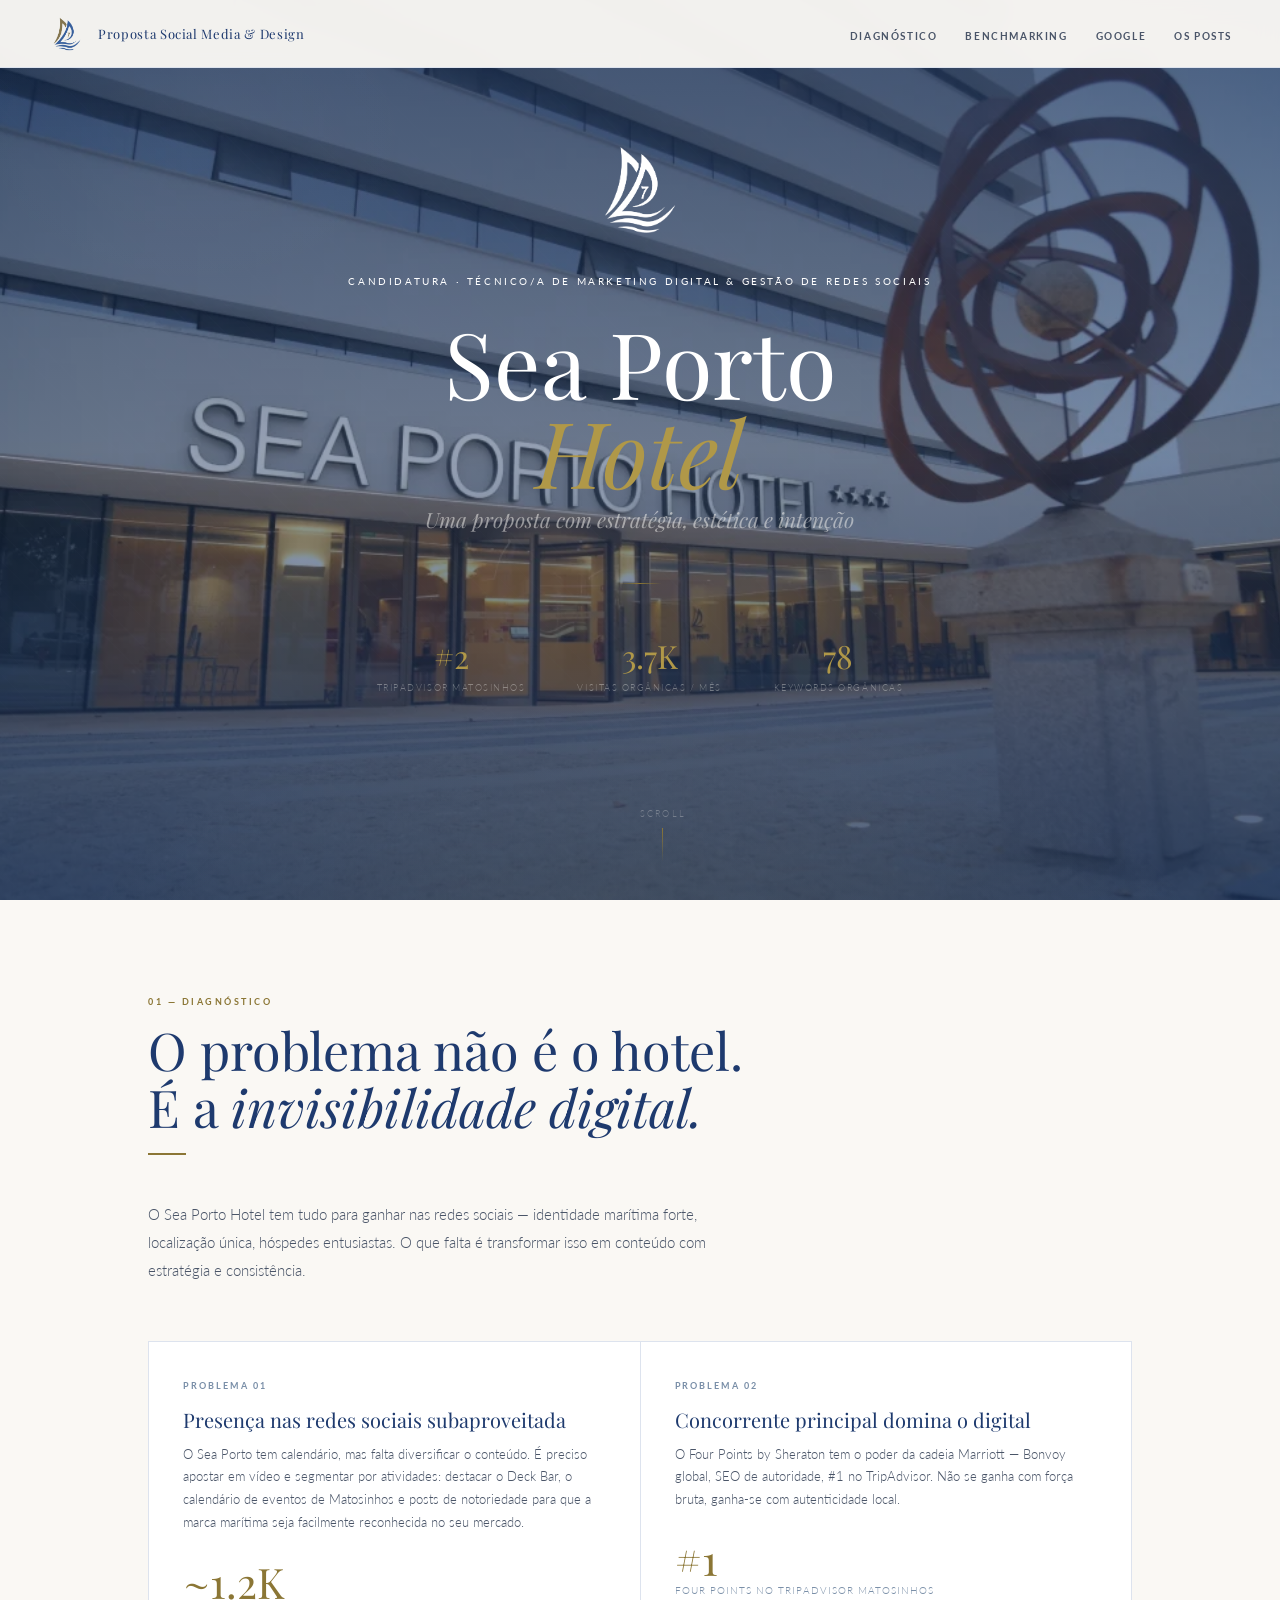
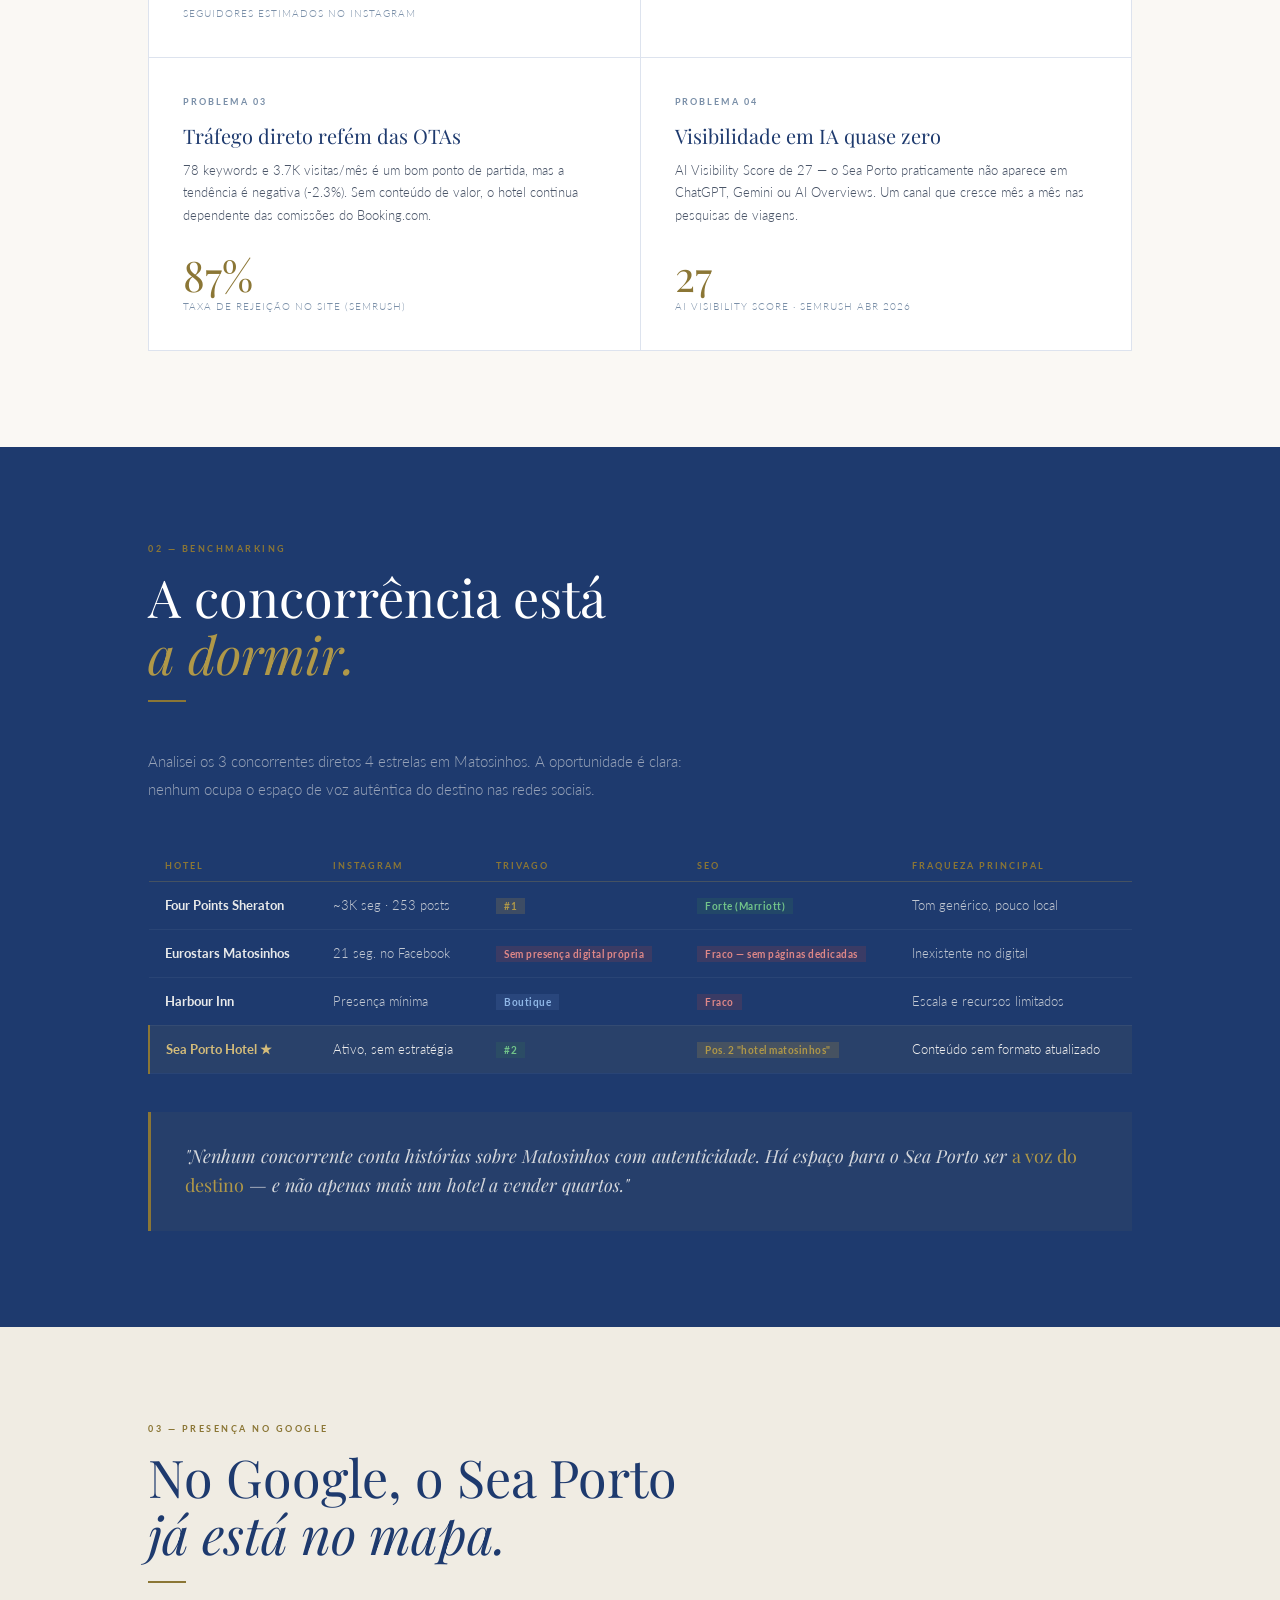
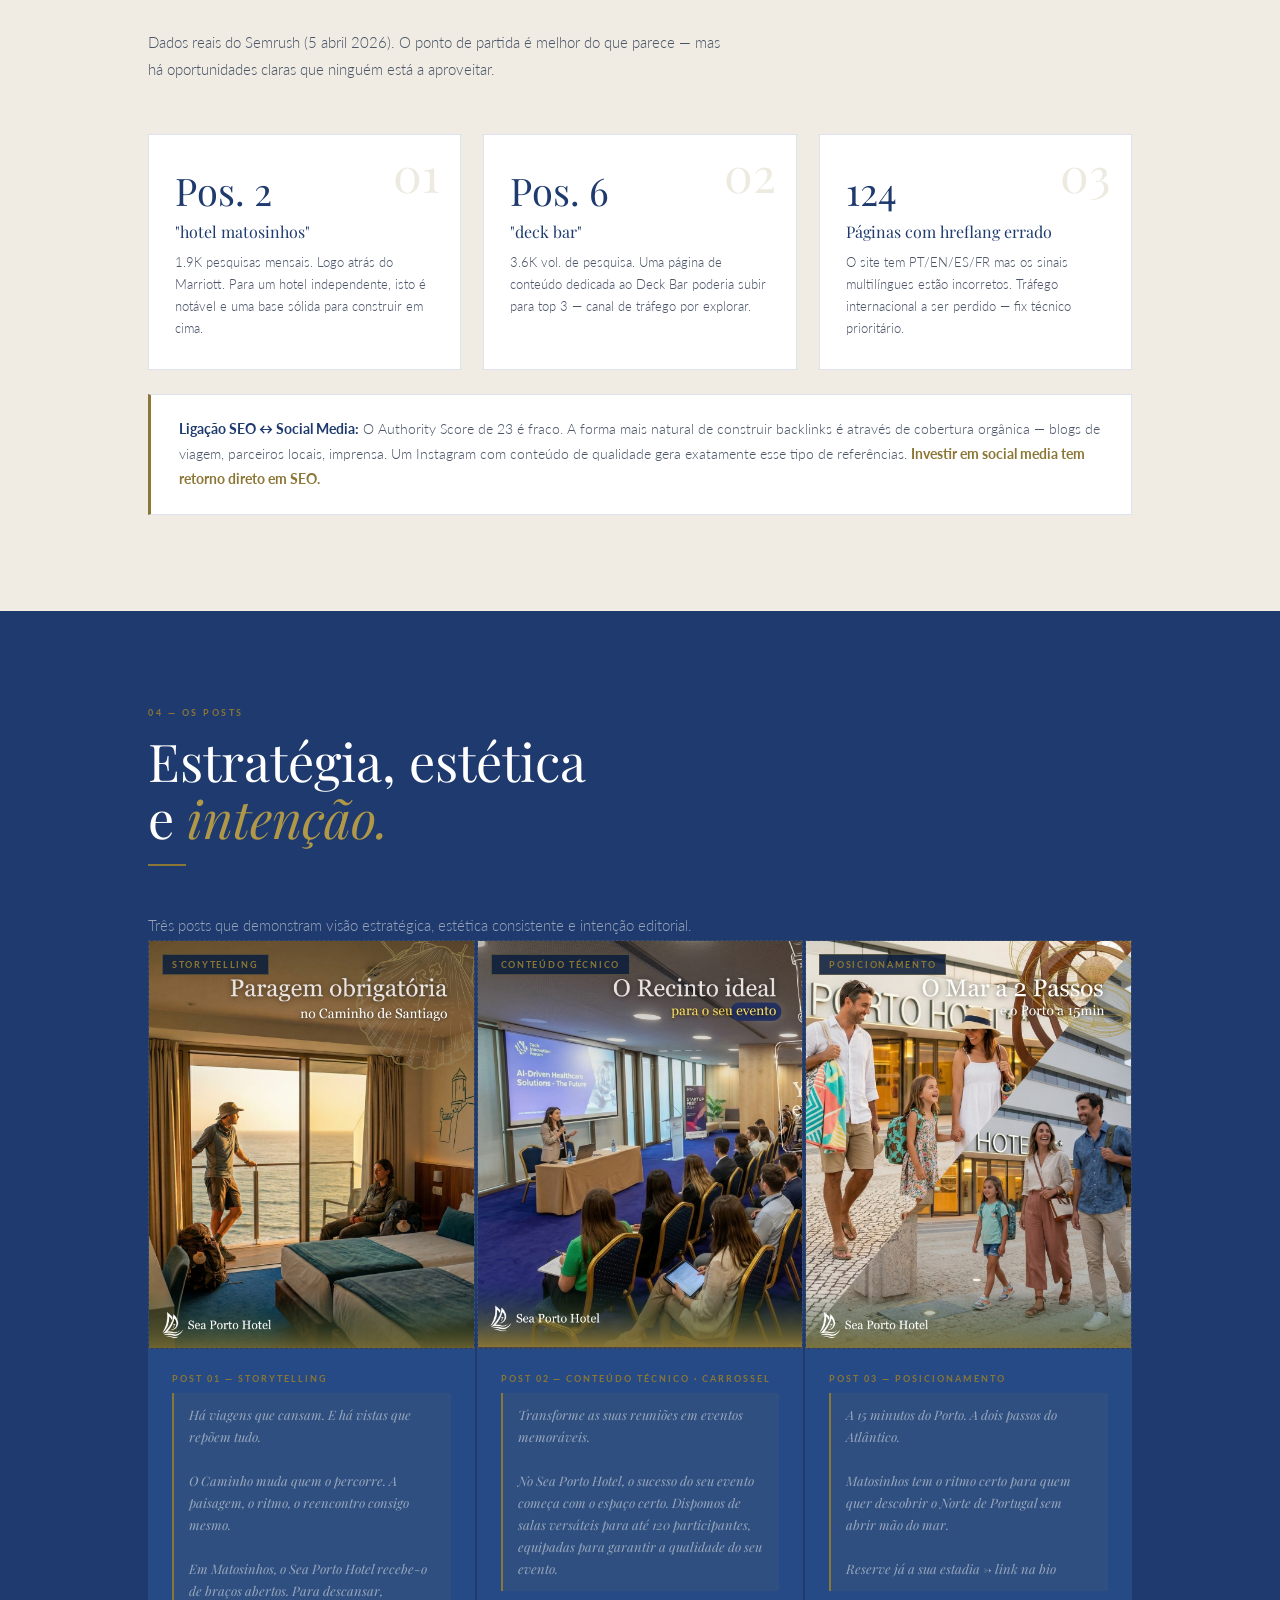
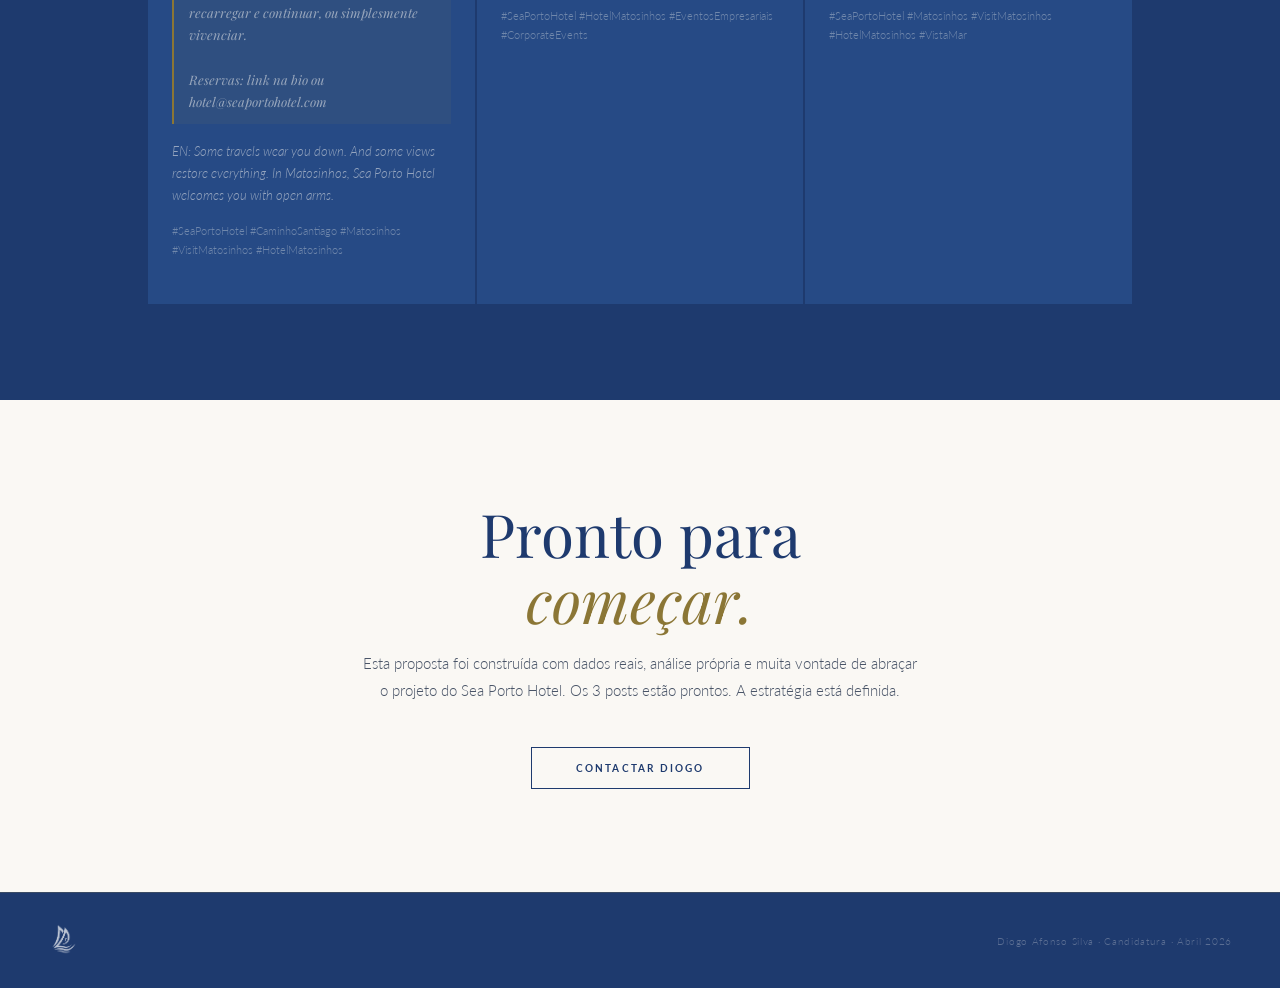
==== SeaPortoHotel/index.html @ 339bee57 "Reestruturar todos os projetos com estrutura assets/ + UX/UI + SEO - Todos os projetos: HTML renomea" ====
<!DOCTYPE html>
<html lang="pt-PT">
<head>
<meta charset="UTF-8">
<meta name="viewport" content="width=device-width, initial-scale=1.0">
<title>Sea Porto Hotel — Proposta Social Media & Design | Diogo Afonso Silva</title>

<!-- SEO -->
<meta name="description" content="Proposta de estratégia digital para o Sea Porto Hotel, Matosinhos. Análise de concorrência, presença no Google e conteúdo para redes sociais." />
<meta name="robots" content="index, follow" />
<link rel="canonical" href="https://diogoafonsosilva.github.io/web-designs/SeaPortoHotel/" />

<!-- Open Graph -->
<meta property="og:type" content="website" />
<meta property="og:title" content="Sea Porto Hotel — Proposta Social Media & Design" />
<meta property="og:description" content="Estratégia digital com dados reais: diagnóstico, benchmarking, SEO e conteúdo para redes sociais." />
<meta property="og:image" content="assets/img/SeaPortoHotelLogo.png" />
<meta property="og:locale" content="pt_PT" />

<!-- Twitter Card -->
<meta name="twitter:card" content="summary_large_image" />
<meta name="twitter:title" content="Sea Porto Hotel — Proposta Social Media & Design" />
<meta name="twitter:description" content="Estratégia digital com dados reais para o Sea Porto Hotel, Matosinhos." />
<meta name="twitter:image" content="assets/img/SeaPortoHotelLogo.png" />

<!-- JSON-LD Schema -->
<script type="application/ld+json">
{
  "@context": "https://schema.org",
  "@type": "Hotel",
  "name": "Sea Porto Hotel",
  "description": "Hotel 4 estrelas em Matosinhos, a 15 minutos do Porto e a dois passos do Atlântico.",
  "address": {
    "@type": "PostalAddress",
    "addressLocality": "Matosinhos",
    "addressCountry": "PT"
  },
  "starRating": {
    "@type": "Rating",
    "ratingValue": "4"
  }
}
</script>

<link href="https://fonts.googleapis.com/css2?family=Playfair+Display:ital,wght@0,400;0,500;0,600;1,400;1,500&family=Lato:ital,wght@0,300;0,400;0,700;1,300&display=swap" rel="stylesheet">
<link rel="stylesheet" href="assets/css/style.css">
</head>
<body>

<!-- UX: skip link -->
<a href="#diagnostico" style="position:absolute;left:-9999px;top:4px;z-index:9999;background:#1e3a6e;color:#fff;padding:8px 16px;font-size:14px;" onfocus="this.style.left='8px'" onblur="this.style.left='-9999px'">Saltar para o conteúdo</a>

<!-- LIGHTBOX -->
<div class="lightbox-overlay" id="lightbox" role="dialog" aria-modal="true" aria-label="Galeria de imagens">
  <button type="button" class="lightbox-close" onclick="closeLightbox()" aria-label="Fechar galeria">&times;</button>
  <div class="lightbox-content">
    <div class="lightbox-carousel" id="lightbox-carousel"></div>
    <div class="lightbox-dots" id="lightbox-dots" role="tablist"></div>
    <div class="lightbox-meta">
      <h4 id="lightbox-title"></h4>
      <p id="lightbox-subtitle"></p>
    </div>
  </div>
</div>

<nav aria-label="Navegação principal">
  <div class="nav-logo">
    <img src="assets/img/SeaPortoHotelLogo.png" alt="Sea Porto Hotel" style="height:38px;width:auto;object-fit:contain;">
    <span class="nav-logo-text">Proposta Social Media & Design</span>
  </div>
  <ul class="nav-links">
    <li><a href="#diagnostico">Diagnóstico</a></li>
    <li><a href="#concorrencia">Benchmarking</a></li>
    <li><a href="#seo">Google</a></li>
    <li><a href="#posts">Os Posts</a></li>
  </ul>
</nav>

<!-- HERO -->
<section class="hero" id="hero">
  <div class="hero-bg-placeholder" role="presentation"></div>
  <div class="hero-top-line" aria-hidden="true"></div>
  <div class="hero-content">
    <img src="assets/img/SeaPortoHotelLogo.png" alt="Sea Porto Hotel" style="height:100px;width:auto;object-fit:contain;margin-bottom:32px;filter:brightness(0) invert(1);opacity:0;animation:up .7s .15s forwards;" loading="eager">
    <p class="hero-eyebrow">Candidatura · Técnico/a de Marketing Digital & Gestão de Redes Sociais</p>
    <h1>Sea Porto<br><em>Hotel</em></h1>
    <p class="hero-sub">Uma proposta com estratégia, estética e intenção</p>
    <div class="hero-rule" aria-hidden="true"></div>
    <div class="hero-stats" aria-label="Estatísticas do hotel">
      <div class="hero-stat"><span class="n">#2</span><span class="l">TripAdvisor Matosinhos</span></div>
      <div class="hero-stat"><span class="n">3.7K</span><span class="l">Visitas orgânicas / mês</span></div>
      <div class="hero-stat"><span class="n">78</span><span class="l">Keywords orgânicas</span></div>
    </div>
  </div>
  <div class="hero-scroll" aria-hidden="true">
    <span>Scroll</span>
    <div class="hero-scroll-bar"></div>
  </div>
</section>

<!-- DIAGNÓSTICO -->
<section class="sec-diag" id="diagnostico">
  <div class="section-inner">
    <p class="s-label reveal">01 — Diagnóstico</p>
    <h2 class="s-title reveal">O problema não é o hotel.<br>É a <em>invisibilidade digital.</em></h2>
    <div class="s-rule reveal" aria-hidden="true"></div>
    <p class="s-lead reveal">O Sea Porto Hotel tem tudo para ganhar nas redes sociais — identidade marítima forte, localização única, hóspedes entusiastas. O que falta é transformar isso em conteúdo com estratégia e consistência.</p>
    <div class="diag-grid">
      <div class="diag-card reveal d1">
        <span class="diag-tag">Problema 01</span>
        <h3>Presença nas redes sociais subaproveitada</h3>
        <p>O Sea Porto tem calendário, mas falta diversificar o conteúdo. É preciso apostar em vídeo e segmentar por atividades: destacar o Deck Bar, o calendário de eventos de Matosinhos e posts de notoriedade para que a marca marítima seja facilmente reconhecida no seu mercado.</p>
        <span class="diag-num">~1.2K</span>
        <span class="diag-num-label">seguidores estimados no Instagram</span>
      </div>
      <div class="diag-card reveal d2">
        <span class="diag-tag">Problema 02</span>
        <h3>Concorrente principal domina o digital</h3>
        <p>O Four Points by Sheraton tem o poder da cadeia Marriott — Bonvoy global, SEO de autoridade, #1 no TripAdvisor. Não se ganha com força bruta, ganha-se com autenticidade local.</p>
        <span class="diag-num">#1</span>
        <span class="diag-num-label">Four Points no TripAdvisor Matosinhos</span>
      </div>
      <div class="diag-card reveal d1">
        <span class="diag-tag">Problema 03</span>
        <h3>Tráfego direto refém das OTAs</h3>
        <p>78 keywords e 3.7K visitas/mês é um bom ponto de partida, mas a tendência é negativa (-2.3%). Sem conteúdo de valor, o hotel continua dependente das comissões do Booking.com.</p>
        <span class="diag-num">87%</span>
        <span class="diag-num-label">taxa de rejeição no site (Semrush)</span>
      </div>
      <div class="diag-card reveal d2">
        <span class="diag-tag">Problema 04</span>
        <h3>Visibilidade em IA quase zero</h3>
        <p>AI Visibility Score de 27 — o Sea Porto praticamente não aparece em ChatGPT, Gemini ou AI Overviews. Um canal que cresce mês a mês nas pesquisas de viagens.</p>
        <span class="diag-num">27</span>
        <span class="diag-num-label">AI Visibility Score · Semrush abr 2026</span>
      </div>
    </div>
  </div>
</section>

<!-- BENCHMARKING -->
<section class="sec-bench" id="concorrencia">
  <div class="section-inner">
    <p class="s-label reveal">02 — Benchmarking</p>
    <h2 class="s-title light reveal">A concorrência está<br><em>a dormir.</em></h2>
    <div class="s-rule reveal" aria-hidden="true"></div>
    <p class="s-lead light reveal">Analisei os 3 concorrentes diretos 4 estrelas em Matosinhos. A oportunidade é clara: nenhum ocupa o espaço de voz autêntica do destino nas redes sociais.</p>
    <table class="comp-table reveal" aria-label="Comparação com concorrentes">
      <thead>
        <tr>
          <th scope="col">Hotel</th><th scope="col">Instagram</th><th scope="col">Trivago</th><th scope="col">SEO</th><th scope="col">Fraqueza principal</th>
        </tr>
      </thead>
      <tbody>
        <tr>
          <td><strong style="color:rgba(250,248,244,.92)">Four Points Sheraton</strong></td>
          <td>~3K seg · 253 posts</td>
          <td><span class="badge ba">#1</span></td>
          <td><span class="badge bg">Forte (Marriott)</span></td>
          <td>Tom genérico, pouco local</td>
        </tr>
        <tr>
          <td><strong style="color:rgba(250,248,244,.92)">Eurostars Matosinhos</strong></td>
          <td>21 seg. no Facebook</td>
          <td><span class="badge br">Sem presença digital própria</span></td>
          <td><span class="badge br">Fraco — sem páginas dedicadas</span></td>
          <td>Inexistente no digital</td>
        </tr>
        <tr>
          <td><strong style="color:rgba(250,248,244,.92)">Harbour Inn</strong></td>
          <td>Presença mínima</td>
          <td><span class="badge bb">Boutique</span></td>
          <td><span class="badge br">Fraco</span></td>
          <td>Escala e recursos limitados</td>
        </tr>
        <tr class="me">
          <td><strong style="color:var(--gold-pale)">Sea Porto Hotel ★</strong></td>
          <td>Ativo, sem estratégia</td>
          <td><span class="badge bg">#2</span></td>
          <td><span class="badge ba">Pos. 2 "hotel matosinhos"</span></td>
          <td>Conteúdo sem formato atualizado</td>
        </tr>
      </tbody>
    </table>
    <blockquote class="bench-quote reveal">
      <p>"Nenhum concorrente conta histórias sobre Matosinhos com autenticidade. Há espaço para o Sea Porto ser <em>a voz do destino</em> — e não apenas mais um hotel a vender quartos."</p>
    </blockquote>
  </div>
</section>

<!-- SEO -->
<section class="sec-seo" id="seo">
  <div class="section-inner">
    <p class="s-label reveal">03 — Presença no Google</p>
    <h2 class="s-title reveal">No Google, o Sea Porto<br><em>já está no mapa.</em></h2>
    <div class="s-rule reveal" aria-hidden="true"></div>
    <p class="s-lead reveal">Dados reais do Semrush (5 abril 2026). O ponto de partida é melhor do que parece — mas há oportunidades claras que ninguém está a aproveitar.</p>
    <div class="seo-grid">
      <div class="seo-card reveal d1">
        <span class="seo-card-n" aria-hidden="true">01</span>
        <span class="big">Pos. 2</span>
        <h4>"hotel matosinhos"</h4>
        <p>1.9K pesquisas mensais. Logo atrás do Marriott. Para um hotel independente, isto é notável e uma base sólida para construir em cima.</p>
      </div>
      <div class="seo-card reveal d2">
        <span class="seo-card-n" aria-hidden="true">02</span>
        <span class="big">Pos. 6</span>
        <h4>"deck bar"</h4>
        <p>3.6K vol. de pesquisa. Uma página de conteúdo dedicada ao Deck Bar poderia subir para top 3 — canal de tráfego por explorar.</p>
      </div>
      <div class="seo-card reveal d3">
        <span class="seo-card-n" aria-hidden="true">03</span>
        <span class="big">124</span>
        <h4>Páginas com hreflang errado</h4>
        <p>O site tem PT/EN/ES/FR mas os sinais multilíngues estão incorretos. Tráfego internacional a ser perdido — fix técnico prioritário.</p>
      </div>
    </div>
    <div class="seo-note reveal">
      <strong>Ligação SEO ↔ Social Media:</strong> O Authority Score de 23 é fraco. A forma mais natural de construir backlinks é através de cobertura orgânica — blogs de viagem, parceiros locais, imprensa. Um Instagram com conteúdo de qualidade gera exatamente esse tipo de referências. <strong style="color:var(--gold)">Investir em social media tem retorno direto em SEO.</strong>
    </div>
  </div>
</section>

<!-- OS POSTS -->
<section class="sec-posts" id="posts">
  <div class="section-inner">
    <p class="s-label reveal">04 — Os Posts</p>
    <h2 class="s-title light reveal">Estratégia, estética<br>e <em>intenção.</em></h2>
    <div class="s-rule reveal" aria-hidden="true"></div>
    <p class="s-lead light reveal">Três posts que demonstram visão estratégica, estética consistente e intenção editorial.</p>

    <div class="posts-grid">
      <article class="post-card reveal d1" style="cursor:default;">
        <div class="post-img">
          <span class="post-type-tag">Storytelling</span>
          <img src="assets/img/post1.png" alt="Post 1 — Storytelling: Sea Porto Hotel e o Caminho de Santiago" loading="lazy" onerror="this.style.display='none'">
        </div>
        <div class="post-body">
          <span class="post-n">Post 01 — Storytelling</span>
          <p class="post-copy">Há viagens que cansam. E há vistas que repõem tudo.<br><br>O Caminho muda quem o percorre. A paisagem, o ritmo, o reencontro consigo mesmo.<br><br>Em Matosinhos, o Sea Porto Hotel recebe-o de braços abertos. Para descansar, recarregar e continuar, ou simplesmente vivenciar.<br><br>Reservas: link na bio ou hotel@seaportohotel.com</p>
          <p><em>EN: Some travels wear you down. And some views restore everything. In Matosinhos, Sea Porto Hotel welcomes you with open arms.</em></p>
          <p style="font-size:11px;color:rgba(250,248,244,0.35);margin-top:8px;">#SeaPortoHotel #CaminhoSantiago #Matosinhos #VisitMatosinhos #HotelMatosinhos</p>
        </div>
      </article>
      <article class="post-card reveal d2" onclick="openLightbox(0)">
        <div class="post-img">
          <span class="post-type-tag">Conteúdo Técnico</span>
          <div class="post-img-overlay">
            <div class="post-img-overlay-icon">
              <svg viewBox="0 0 24 24" aria-hidden="true"><rect x="3" y="3" width="18" height="18" rx="1"/><circle cx="8.5" cy="8.5" r="1.5"/><polyline points="21 15 16 10 5 21"/></svg>
              <span>Ver post</span>
            </div>
          </div>
          <img src="assets/img/post2.1.jpg" alt="Post 2 — Conteúdo Técnico: sala de eventos Sea Porto Hotel" loading="lazy" onerror="this.style.display='none'">
        </div>
        <div class="post-body">
          <span class="post-n">Post 02 — Conteúdo Técnico · Carrossel</span>
          <p class="post-copy">Transforme as suas reuniões em eventos memoráveis.<br><br>No Sea Porto Hotel, o sucesso do seu evento começa com o espaço certo. Dispomos de salas versáteis para até 120 participantes, equipadas para garantir a qualidade do seu evento.</p>
          <p style="font-size:11px;color:rgba(250,248,244,0.35);margin-top:8px;">#SeaPortoHotel #HotelMatosinhos #EventosEmpresariais #CorporateEvents</p>
        </div>
      </article>
      <article class="post-card reveal d3" style="cursor:default;">
        <div class="post-img">
          <span class="post-type-tag">Posicionamento</span>
          <img src="assets/img/post3.png" alt="Post 3 — Posicionamento: Matosinhos a 15 minutos do Porto" loading="lazy" onerror="this.style.display='none'">
        </div>
        <div class="post-body">
          <span class="post-n">Post 03 — Posicionamento</span>
          <p class="post-copy">A 15 minutos do Porto. A dois passos do Atlântico.<br><br>Matosinhos tem o ritmo certo para quem quer descobrir o Norte de Portugal sem abrir mão do mar.<br><br>Reserve já a sua estadia → link na bio</p>
          <p style="font-size:11px;color:rgba(250,248,244,0.35);margin-top:8px;">#SeaPortoHotel #Matosinhos #VisitMatosinhos #HotelMatosinhos #VistaMar</p>
        </div>
      </article>
    </div>
  </div>
</section>

<!-- CTA -->
<section class="sec-cta">
  <div class="cta-inner">
    <h2>Pronto para<br><em>começar.</em></h2>
    <p>Esta proposta foi construída com dados reais, análise própria e muita vontade de abraçar o projeto do Sea Porto Hotel. Os 3 posts estão prontos. A estratégia está definida.</p>
    <a href="mailto:diogoafonsosilva1520@gmail.com" class="cta-btn">Contactar Diogo</a>
  </div>
</section>

<footer>
  <div>
    <img src="assets/img/SeaPortoHotelLogo.png" alt="Sea Porto Hotel" style="height:32px;width:auto;object-fit:contain;filter:brightness(0) invert(1);opacity:.7;" loading="lazy">
  </div>
  <span class="footer-copy">Diogo Afonso Silva · Candidatura · Abril 2026</span>
</footer>

<script src="assets/js/main.js" defer></script>
</body>
</html>
---- SeaPortoHotel/assets/css/style.css ----
*, *::before, *::after { box-sizing: border-box; margin: 0; padding: 0; }
:root {
  --navy:       #1e3a6e;
  --navy-dark:  #152d56;
  --navy-mid:   #264a85;
  --navy-light: #3060a0;
  --gold:       #8b7635;
  --gold-light: #b09848;
  --gold-pale:  #d4bc7a;
  --cream:      #faf8f4;
  --cream-dark: #f0ece3;
  --white:      #ffffff;
  --text-dark:  #1a1a1a;
  --text-mid:   #4a5568;
  --text-light: #7a8fa8;
  --border:     #dde3ee;
  --serif: 'Playfair Display', Georgia, serif;
  --sans:  'Lato', sans-serif;
}
html { scroll-behavior: smooth; }
body { background: var(--cream); color: var(--text-dark); font-family: var(--sans); font-weight: 300; overflow-x: hidden; }

/* NAV */
nav {
  position: fixed; top: 0; left: 0; right: 0; z-index: 100;
  background: rgba(250,248,244,0.96); backdrop-filter: blur(10px);
  border-bottom: 1px solid var(--border);
  padding: 0 48px; height: 68px;
  display: flex; align-items: center; justify-content: space-between;
}
.nav-logo { display: flex; align-items: center; gap: 12px; }
.nav-logo-mark { width: 30px; height: 30px; background: var(--navy); display: flex; align-items: center; justify-content: center; }
.nav-logo-mark span { font-family: var(--serif); font-size: 15px; font-weight: 600; color: var(--gold-light); }
.nav-logo-text { font-family: var(--serif); font-size: 13px; letter-spacing: .05em; color: var(--navy); }
.nav-links { display: flex; gap: 28px; list-style: none; }
.nav-links a { font-size: 10px; font-weight: 700; letter-spacing: .16em; text-transform: uppercase; color: var(--text-mid); text-decoration: none; transition: color .2s; }
.nav-links a:hover { color: var(--navy); }

/* HERO */
.hero {
  min-height: 100vh;
  background: #2a3f5f;
  display: flex; flex-direction: column; justify-content: flex-start; align-items: center;
  text-align: center; padding: 120px 40px 140px;
  position: relative; overflow: hidden;
}
.hero-bg-placeholder {
  position: absolute;
  inset: 0;
  z-index: 0;
  background:
    linear-gradient(to bottom, rgba(21, 45, 86, 0.72) 0%, rgba(21, 45, 86, 0.45) 50%, rgba(21, 45, 86, 0.78) 100%),
    repeating-linear-gradient(
      45deg,
      rgba(255, 255, 255, 0.015) 0px,
      rgba(255, 255, 255, 0.015) 1px,
      transparent 1px,
      transparent 20px
    ),
    url('../img/heroimage.png');
  background-size: cover;
  background-position: center;
  background-repeat: no-repeat;
}
.hero::before {
  content: ''; position: absolute; inset: 0; z-index: 1;
  background: radial-gradient(ellipse 70% 50% at 50% 110%, rgba(184,150,62,0.13) 0%, transparent 65%),
              radial-gradient(ellipse 30% 30% at 15% 15%, rgba(255,255,255,0.025) 0%, transparent 60%);
}
.hero-top-line { position: absolute; top: 0; left: 50%; transform: translateX(-50%); width: 1px; height: 68px; background: linear-gradient(to bottom, transparent, rgba(184,150,62,0.35)); z-index: 2; }
.hero-content { position: relative; z-index: 2; max-width: 740px; margin-top: 20px; }
.hero-eyebrow { font-size: 10px; font-weight: 400; letter-spacing: .26em; text-transform: uppercase; color: var(--white); margin-bottom: 30px; opacity: 0; animation: up .7s .3s forwards; }
.hero h1 { font-family: var(--serif); font-size: clamp(50px, 8vw, 92px); font-weight: 400; line-height: .97; color: var(--white); margin-bottom: 10px; opacity: 0; animation: up .8s .45s forwards; }
.hero h1 em { font-style: italic; color: var(--gold-light); }
.hero-sub { font-family: var(--serif); font-size: clamp(16px, 2vw, 21px); font-weight: 400; font-style: italic; color: rgba(250,248,244,0.5); margin-bottom: 50px; opacity: 0; animation: up .8s .6s forwards; }
.hero-rule { width: 44px; height: 1px; background: linear-gradient(90deg, transparent, var(--gold), transparent); margin: 0 auto 50px; opacity: 0; animation: up .7s .72s forwards; }
.hero-stats { display: flex; gap: 52px; justify-content: center; flex-wrap: wrap; opacity: 0; animation: up .8s .88s forwards; }
.hero-stat .n { font-family: var(--serif); font-size: 32px; font-weight: 400; color: var(--gold-light); display: block; }
.hero-stat .l { font-size: 9px; letter-spacing: .17em; text-transform: uppercase; color: rgba(250,248,244,0.35); display: block; margin-top: 5px; }
.hero-scroll { position: absolute; bottom: 38px; left: 50%; transform: translateX(-50%); z-index: 2; display: flex; flex-direction: column; align-items: center; gap: 9px; opacity: 0; animation: up .7s 1.2s forwards; }
.hero-scroll span { font-size: 9px; letter-spacing: .24em; text-transform: uppercase; color: rgba(250,248,244,0.28); }
.hero-scroll-bar { width: 1px; height: 34px; background: linear-gradient(to bottom, var(--gold), transparent); animation: pulse 2s infinite; }

/* SHARED */
.section-inner { max-width: 1080px; margin: 0 auto; padding: 96px 48px; }
.s-label { font-size: 9px; font-weight: 700; letter-spacing: .28em; text-transform: uppercase; color: var(--gold); margin-bottom: 14px; }
.s-title { font-family: var(--serif); font-size: clamp(30px, 4.5vw, 52px); font-weight: 400; line-height: 1.1; color: var(--navy); margin-bottom: 16px; }
.s-title em { font-style: italic; }
.s-title.light { color: var(--white); }
.s-title.light em { color: var(--gold-light); }
.s-rule { width: 38px; height: 2px; background: var(--gold); margin: 18px 0 46px; }
.s-lead { font-size: 15px; line-height: 1.85; color: var(--text-mid); max-width: 580px; }
.s-lead.light { color: rgba(250,248,244,0.55); }

/* DIAGNÓSTICO */
.sec-diag { background: var(--cream); }
.diag-grid { display: grid; grid-template-columns: 1fr 1fr; gap: 1px; background: var(--border); margin-top: 56px; border: 1px solid var(--border); }
.diag-card { background: var(--white); padding: 38px 34px; position: relative; overflow: hidden; transition: background .25s; }
.diag-card:hover { background: #fdf9f2; }
.diag-card::before { content: ''; position: absolute; top: 0; left: 0; right: 0; height: 3px; background: linear-gradient(90deg, var(--gold), var(--gold-light)); transform: scaleX(0); transform-origin: left; transition: transform .3s; }
.diag-card:hover::before { transform: scaleX(1); }
.diag-tag { font-size: 9px; font-weight: 700; letter-spacing: .22em; text-transform: uppercase; color: var(--text-light); margin-bottom: 16px; display: block; }
.diag-card h3 { font-family: var(--serif); font-size: 20px; font-weight: 400; color: var(--navy); margin-bottom: 11px; line-height: 1.25; }
.diag-card p { font-size: 13px; line-height: 1.75; color: var(--text-mid); }
.diag-num { font-family: var(--serif); font-size: 42px; font-weight: 400; color: var(--gold); display: block; margin-top: 20px; }
.diag-num-label { font-size: 10px; letter-spacing: .1em; text-transform: uppercase; color: var(--text-light); display: block; margin-top: -3px; }

/* BENCHMARKING */
.sec-bench { background: var(--navy); }
.comp-table { width: 100%; border-collapse: collapse; margin-top: 46px; }
.comp-table th { font-size: 9px; font-weight: 700; letter-spacing: .22em; text-transform: uppercase; color: var(--gold); padding: 10px 16px; text-align: left; border-bottom: 1px solid rgba(184,150,62,0.25); }
.comp-table td { padding: 15px 16px; font-size: 13px; font-weight: 300; color: rgba(250,248,244,0.75); border-bottom: 1px solid rgba(255,255,255,0.05); vertical-align: middle; }
.comp-table tr:hover td { background: rgba(255,255,255,0.03); }
.comp-table tr.me td { background: rgba(184,150,62,0.07); }
.comp-table tr.me td:first-child { border-left: 2px solid var(--gold); }
.comp-table tr.me td { color: rgba(250,248,244,0.95); }
.badge { display: inline-block; font-size: 10px; font-weight: 700; letter-spacing: .05em; padding: 2px 8px; }
.bg { background: rgba(50,130,80,0.18); color: #72c48a; }
.ba { background: rgba(184,150,62,0.2); color: var(--gold-light); }
.br { background: rgba(180,60,60,0.18); color: #e08888; }
.bb { background: rgba(100,140,200,0.15); color: #90b8e8; }
.bench-quote { margin-top: 38px; padding: 30px 34px; border-left: 3px solid var(--gold); background: rgba(184,150,62,0.05); }
.bench-quote p { font-family: var(--serif); font-size: 18px; font-style: italic; font-weight: 400; line-height: 1.65; color: rgba(250,248,244,0.82); }
.bench-quote p em { color: var(--gold-light); font-style: normal; }

/* SEO */
.sec-seo { background: var(--cream-dark); }
.seo-grid { display: grid; grid-template-columns: repeat(3,1fr); gap: 22px; margin-top: 50px; }
.seo-card { background: var(--white); border: 1px solid var(--border); padding: 30px 26px; position: relative; }
.seo-card-n { font-family: var(--serif); font-size: 48px; font-weight: 400; color: var(--gold); opacity: .15; position: absolute; top: 14px; right: 20px; line-height: 1; }
.seo-card h4 { font-family: var(--serif); font-size: 16px; font-weight: 400; color: var(--navy); margin-bottom: 9px; }
.seo-card p { font-size: 13px; line-height: 1.7; color: var(--text-mid); }
.seo-card .big { font-family: var(--serif); font-size: 38px; font-weight: 400; color: var(--navy); display: block; margin-bottom: 5px; }
.seo-note { margin-top: 24px; padding: 22px 28px; background: var(--white); border: 1px solid var(--border); border-left: 3px solid var(--gold); font-size: 14px; line-height: 1.78; color: var(--text-mid); }
.seo-note strong { color: var(--navy); font-weight: 700; }

/* POSTS */
.sec-posts { background: var(--navy); }
.posts-section-header { margin-bottom: 0; }
.posts-month-label { font-size: 9px; font-weight: 700; letter-spacing: .28em; text-transform: uppercase; color: rgba(184,150,62,0.5); margin: 48px 0 16px; display: block; }
.posts-month-title { font-family: var(--serif); font-size: 22px; font-weight: 400; color: rgba(250,248,244,0.4); margin-bottom: 28px; border-bottom: 1px solid rgba(184,150,62,0.15); padding-bottom: 18px; letter-spacing: .02em; }
.posts-month-title em { font-style: italic; color: rgba(184,150,62,0.6); }
.posts-grid { display: grid; grid-template-columns: repeat(3,1fr); gap: 2px; }
.post-card { background: var(--navy-mid); overflow: hidden; transition: transform .25s; cursor: pointer; }
.post-card:hover { transform: translateY(-5px); }
.post-img { width: 100%; aspect-ratio: 4/5; background: var(--navy); border: 1px dashed rgba(184,150,62,0.2); display: flex; flex-direction: column; align-items: center; justify-content: center; gap: 13px; position: relative; overflow: hidden; }
.post-img img { height:100%; width:100%; object-fit:cover; display:block; }
.post-img::before { content: ''; position: absolute; inset: 0; background: linear-gradient(145deg, rgba(184,150,62,0.05) 0%, transparent 55%); z-index: 1; pointer-events: none; }
.post-img-overlay { position: absolute; inset: 0; z-index: 2; background: rgba(21,45,86,0.0); display: flex; align-items: center; justify-content: center; transition: background .25s; }
.post-card:hover .post-img-overlay { background: rgba(21,45,86,0.55); }
.post-img-overlay-icon { opacity: 0; transform: scale(0.8); transition: opacity .25s, transform .25s; display: flex; flex-direction: column; align-items: center; gap: 8px; }
.post-card:hover .post-img-overlay-icon { opacity: 1; transform: scale(1); }
.post-img-overlay-icon svg { width: 32px; height: 32px; stroke: var(--gold-light); fill: none; stroke-width: 1.5; }
.post-img-overlay-icon span { font-size: 9px; letter-spacing: .22em; text-transform: uppercase; color: var(--gold-light); font-weight: 700; }
.post-type-tag { position: absolute; top: 13px; left: 13px; font-size: 9px; font-weight: 700; letter-spacing: .19em; text-transform: uppercase; color: var(--gold); border: 1px solid rgba(184,150,62,0.35); padding: 4px 9px; background: rgba(13,31,60,0.88); z-index: 3; }
.post-body { padding: 24px 24px 28px; }
.post-n { font-size: 9px; font-weight: 700; letter-spacing: .22em; text-transform: uppercase; color: var(--gold); margin-bottom: 9px; display: block; }
.post-body h3 { font-family: var(--serif); font-size: 19px; font-weight: 400; color: var(--white); line-height: 1.2; margin-bottom: 9px; }
.post-body p { font-size: 13px; line-height: 1.7; color: rgba(250,248,244,0.52); margin-bottom: 16px; }
.post-copy { border-left: 2px solid var(--gold); padding: 11px 15px; background: rgba(184,150,62,0.06); font-family: var(--serif); font-size: 14px; font-style: italic; font-weight: 400; color: rgba(250,248,244,0.68); line-height: 1.6; }
.post-draft-badge { position: absolute; top: 13px; right: 13px; z-index: 3; font-size: 8px; font-weight: 700; letter-spacing: .18em; text-transform: uppercase; color: rgba(184,150,62,0.7); border: 1px solid rgba(184,150,62,0.25); padding: 3px 8px; background: rgba(13,31,60,0.88); }

/* LIGHTBOX */
.lightbox-overlay { position: fixed; inset: 0; z-index: 9999; background: rgba(10,20,42,0.97); display: none; align-items: center; justify-content: center; flex-direction: column; padding: 24px; }
.lightbox-overlay.active { display: flex; }
.lightbox-close { position: absolute; top: 24px; right: 32px; font-size: 28px; color: rgba(250,248,244,0.5); cursor: pointer; background: none; border: none; line-height: 1; transition: color .2s; }
.lightbox-close:hover { color: var(--gold-light); }
.lightbox-content { max-width: 1100px; width: 100%; }
.lightbox-carousel { display: flex; align-items: center; justify-content: center; gap: 16px; width: 100%; position: relative; }
.lightbox-carousel-item { flex: 1; transition: all .35s ease; position: relative; overflow: hidden; border: 1px solid rgba(184,150,62,0.1); cursor: pointer; }
.lightbox-carousel-item.center { flex: 1.9; border-color: rgba(184,150,62,0.5); box-shadow: 0 0 40px rgba(184,150,62,0.12); }
.lightbox-carousel-item.side { opacity: 0.45; filter: brightness(0.6); transform: scale(0.95); }
.lightbox-carousel-item img { width: 100%; display: block; max-height: 60vh; object-fit: contain; background: rgba(0,0,0,0.2); }
.lightbox-nav { background: none; border: 1px solid rgba(184,150,62,0.3); color: rgba(184,150,62,0.7); width: 44px; height: 44px; flex-shrink: 0; display: flex; align-items: center; justify-content: center; cursor: pointer; transition: all .2s; font-size: 20px; }
.lightbox-nav:hover { background: rgba(184,150,62,0.1); color: var(--gold-light); border-color: var(--gold-light); }
.lightbox-meta { margin-top: 22px; text-align: center; }
.lightbox-meta h4 { font-family: var(--serif); font-size: 20px; font-weight: 400; color: var(--white); margin-bottom: 5px; }
.lightbox-meta p { font-size: 12px; color: rgba(250,248,244,0.4); letter-spacing: .06em; }
.lightbox-dots { display: flex; gap: 8px; justify-content: center; margin-top: 14px; }
.lightbox-dot { width: 6px; height: 6px; border-radius: 50%; background: rgba(184,150,62,0.25); cursor: pointer; transition: background .2s; }
.lightbox-dot.active { background: var(--gold-light); }

/* CTA */
.sec-cta { background: var(--cream); }
.cta-inner { max-width: 660px; margin: 0 auto; text-align: center; padding: 100px 48px; }
.cta-inner h2 { font-family: var(--serif); font-size: clamp(36px, 5vw, 60px); font-weight: 400; line-height: 1.1; color: var(--navy); margin-bottom: 18px; }
.cta-inner h2 em { font-style: italic; color: var(--gold); }
.cta-inner p { font-size: 15px; line-height: 1.85; color: var(--text-mid); margin-bottom: 42px; }
.cta-btn { display: inline-block; padding: 14px 44px; border: 1px solid var(--navy); font-family: var(--sans); font-size: 10px; font-weight: 700; letter-spacing: .22em; text-transform: uppercase; color: var(--navy); text-decoration: none; position: relative; overflow: hidden; transition: color .3s; }
.cta-btn::before { content: ''; position: absolute; inset: 0; background: var(--navy); transform: translateX(-100%); transition: transform .3s; z-index: -1; }
.cta-btn:hover { color: var(--gold); }
.cta-btn:hover::before { transform: translateX(0); }

/* DEADLINE */
.deadline { background: var(--gold); padding: 12px 40px; text-align: center; font-size: 10px; font-weight: 700; letter-spacing: .22em; text-transform: uppercase; color: var(--navy); }

/* FOOTER */
footer { background: var(--navy); border-top: 1px solid rgba(184,150,62,0.18); padding: 30px 48px; display: flex; justify-content: space-between; align-items: center; flex-wrap: wrap; gap: 12px; }
.footer-copy { font-size: 10px; color: rgba(250,248,244,0.28); letter-spacing: .07em; }

/* ANIMATIONS */
@keyframes up { from { opacity: 0; transform: translateY(20px); } to { opacity: 1; transform: translateY(0); } }
@keyframes pulse { 0%,100% { opacity:.3; } 50% { opacity:1; } }
.reveal { opacity: 0; transform: translateY(26px); transition: opacity .65s ease, transform .65s ease; }
.reveal.visible { opacity: 1; transform: translateY(0); }
.d1 { transition-delay: .1s; } .d2 { transition-delay: .2s; } .d3 { transition-delay: .3s; }

/* RESPONSIVE */
@media (max-width: 800px) {
  .diag-grid, .posts-grid, .seo-grid { grid-template-columns: 1fr; }
  nav { padding: 0 20px; } .nav-links { display: none; }
  .section-inner { padding: 72px 24px; }
  .comp-table th:nth-child(n+5), .comp-table td:nth-child(n+5) { display: none; }
}
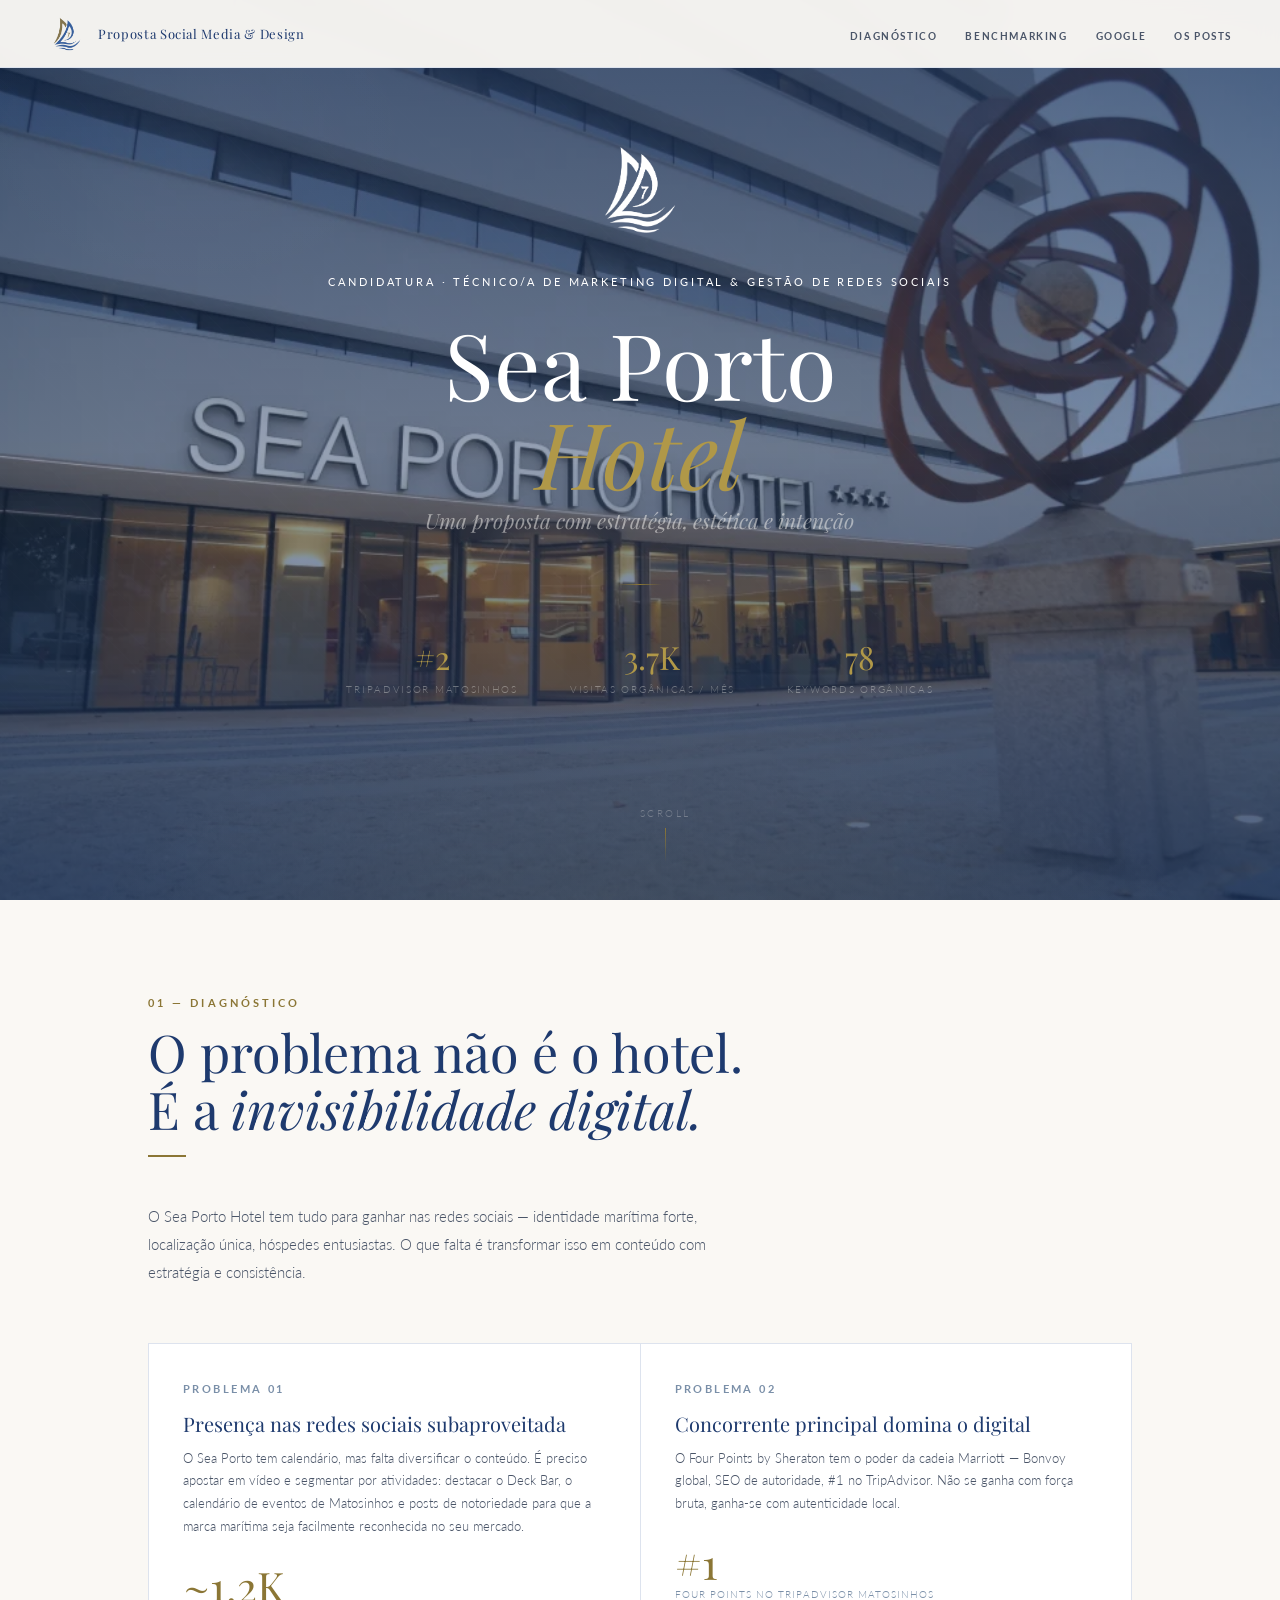
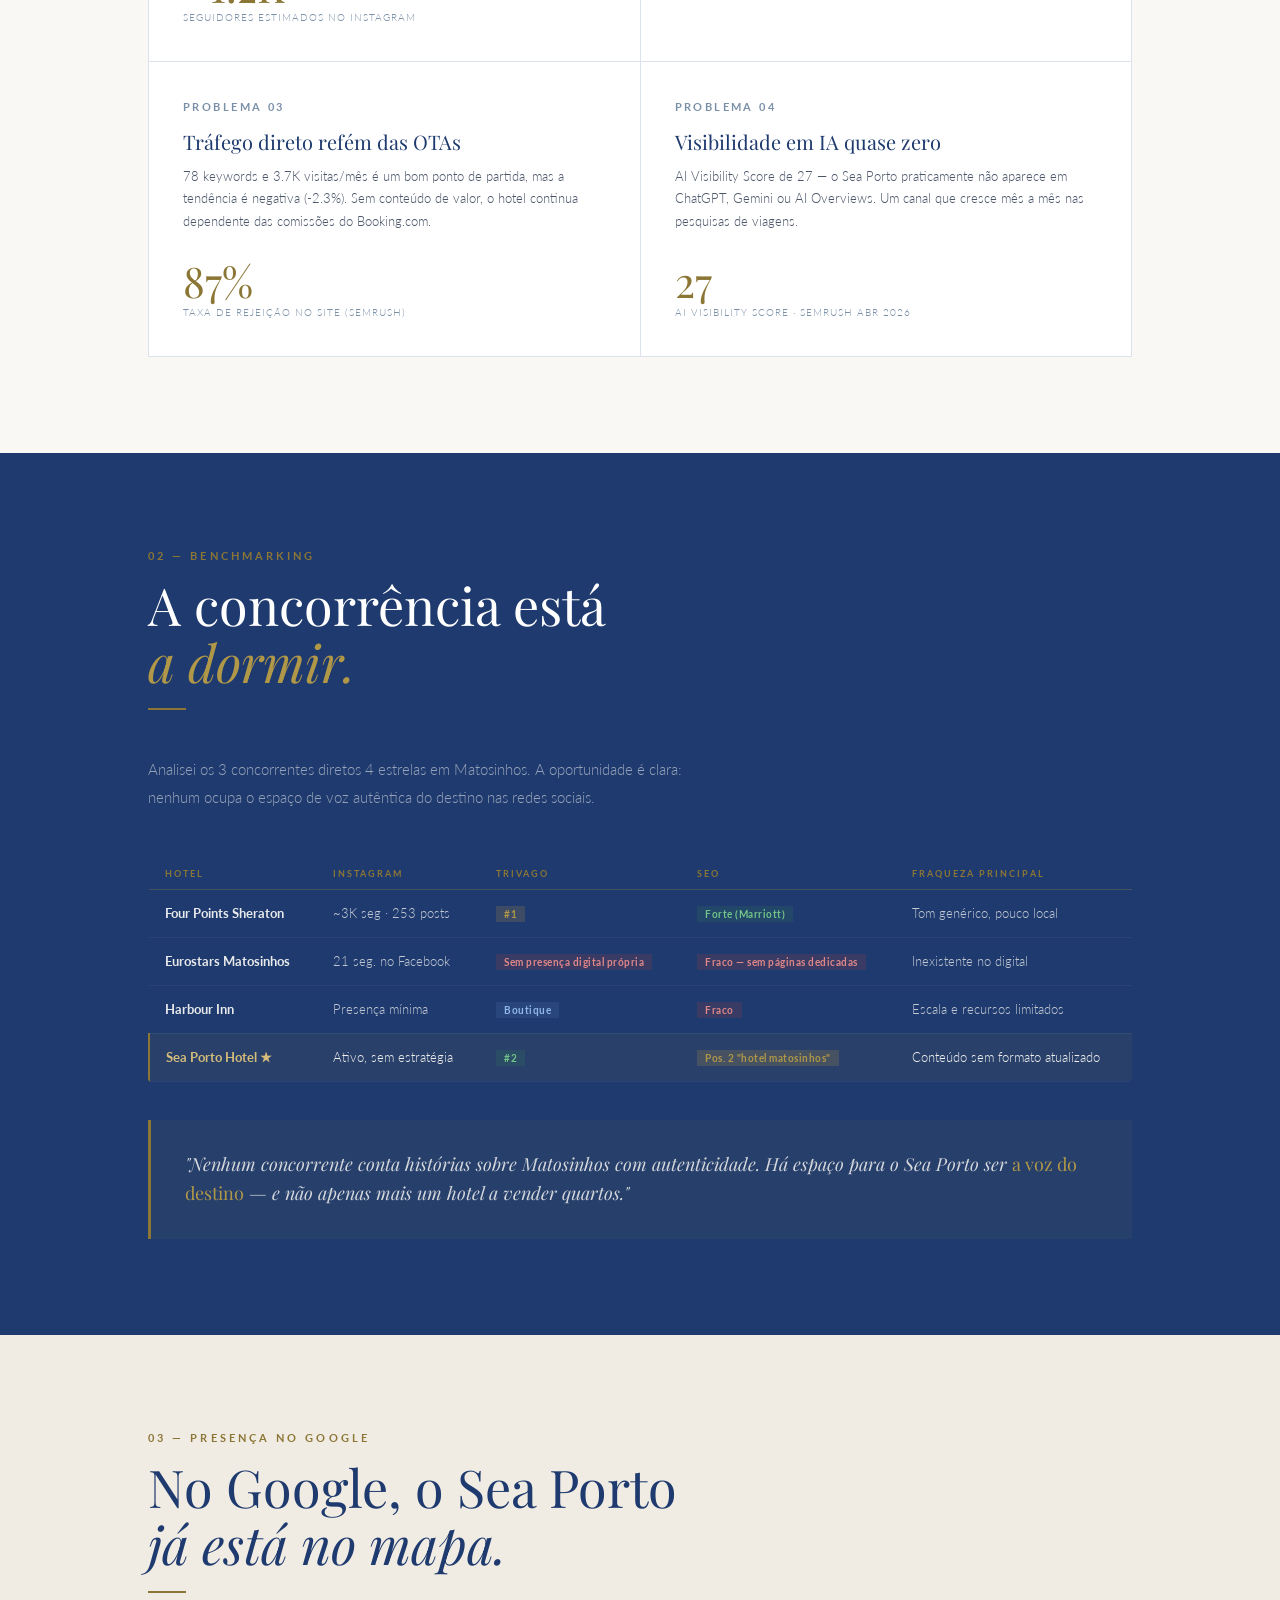
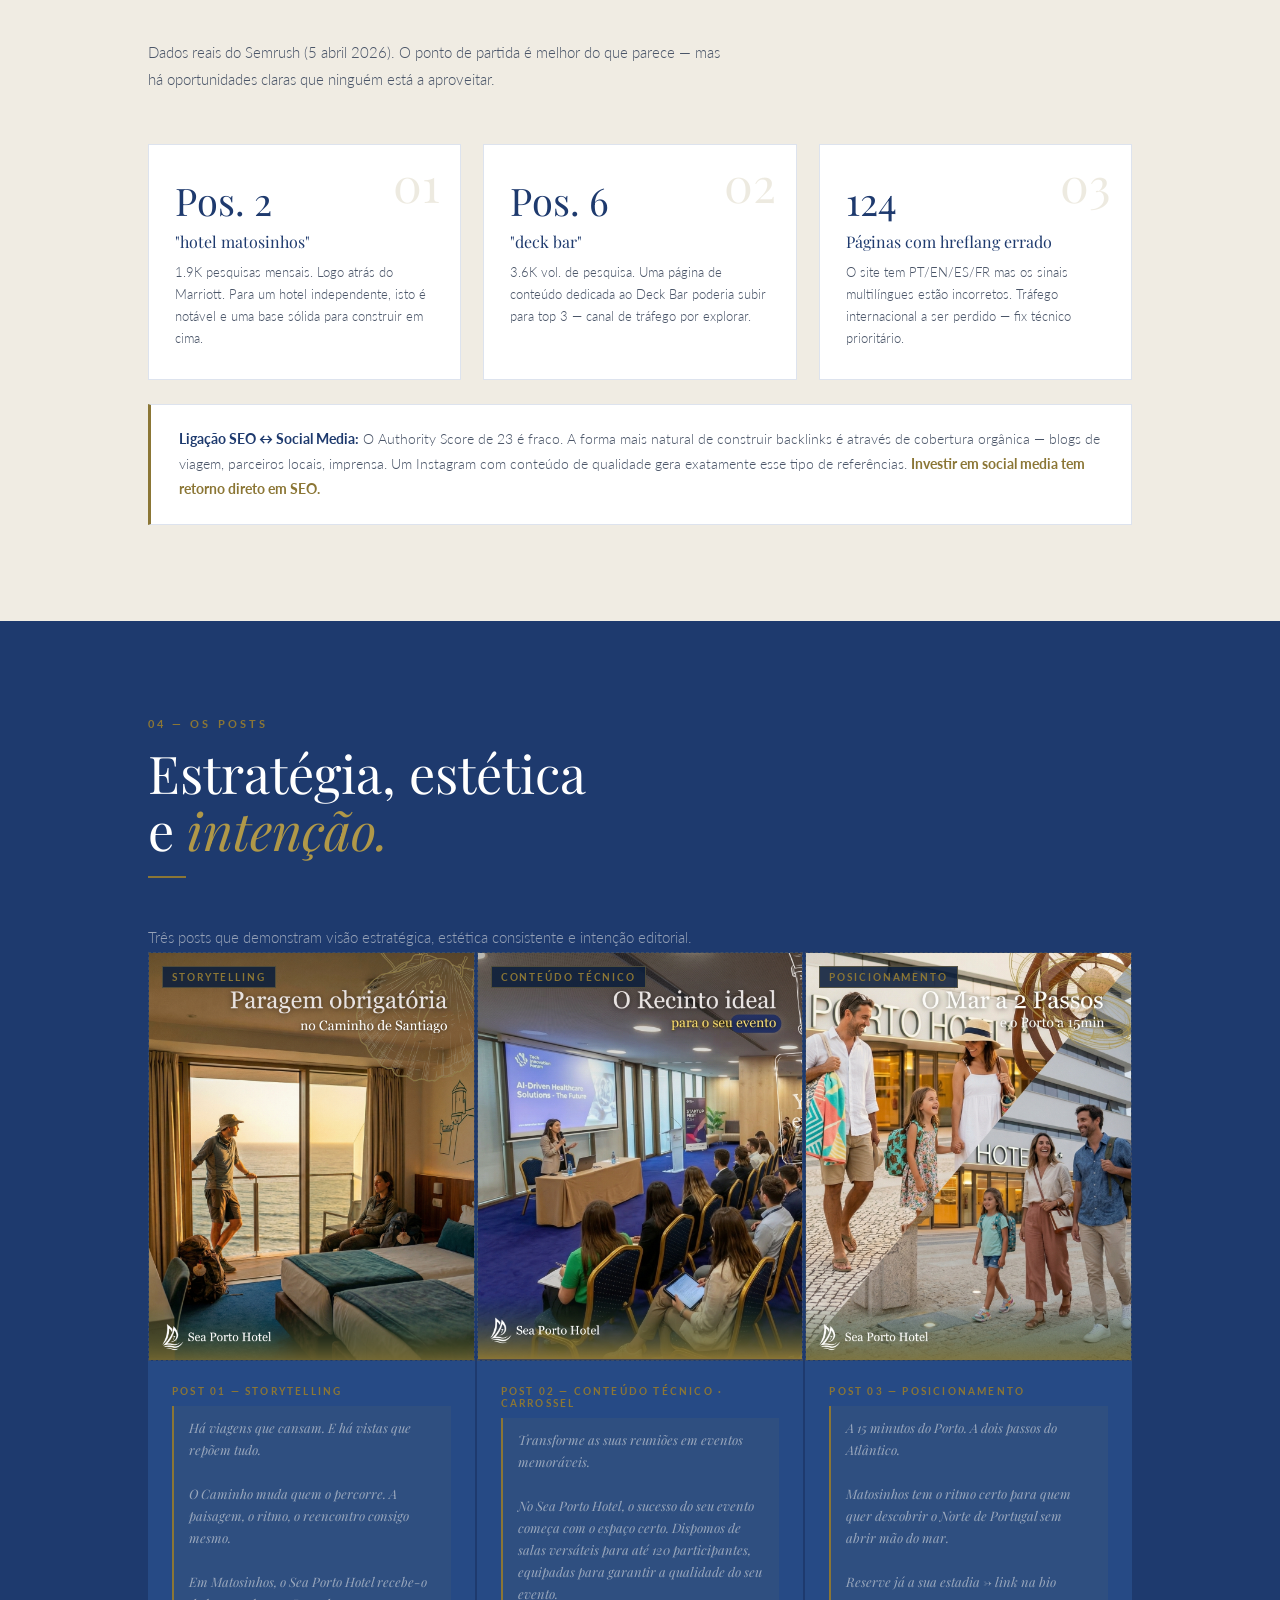
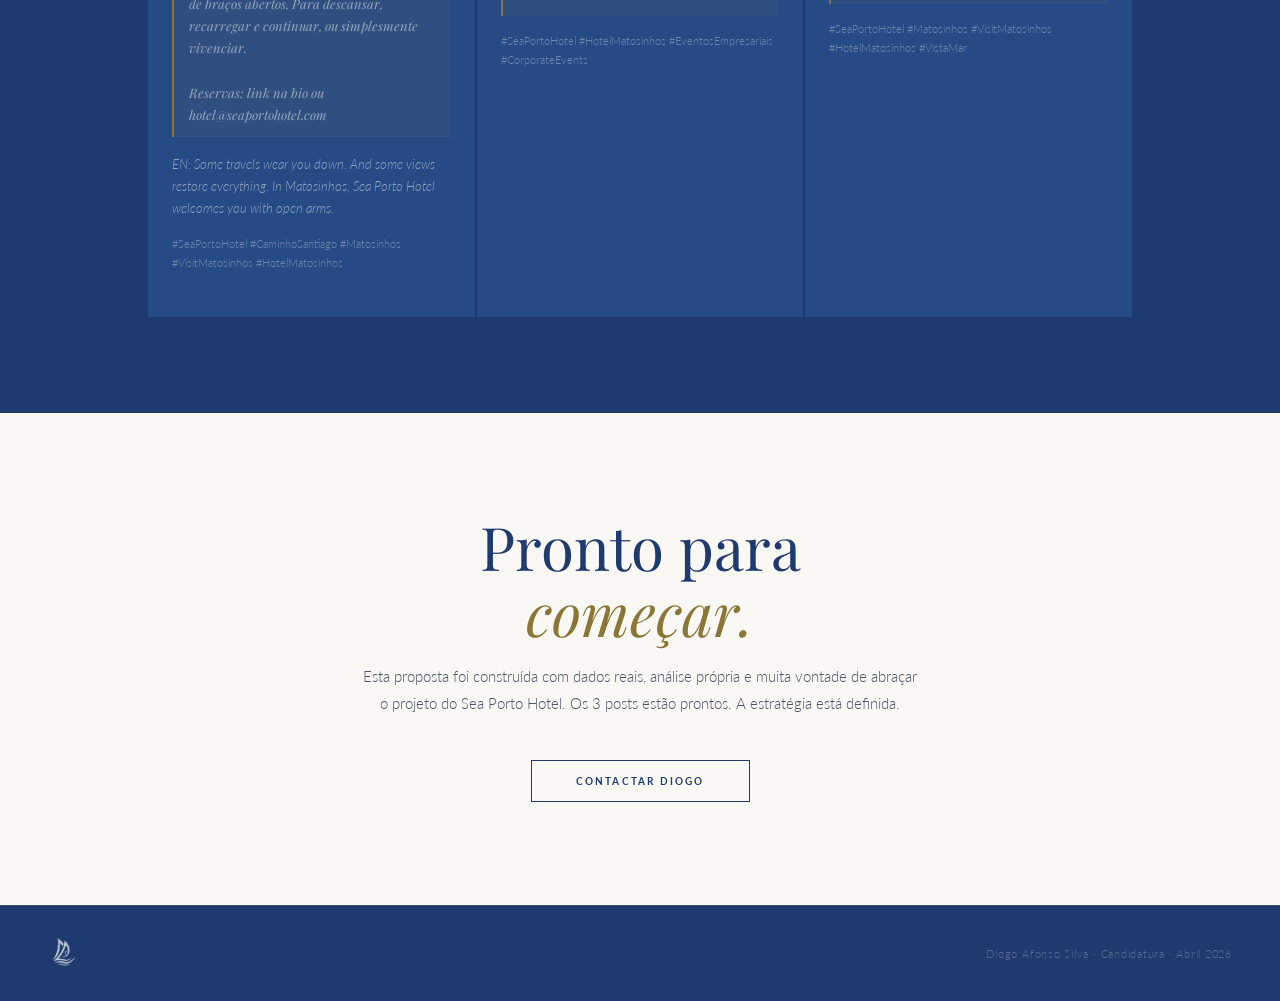
==== commit d048d8c5: "Aplicar UX/UI skill: acessibilidade, reduced-motion, mobile SeaPortoHotel - Todos os sites: prefers-" ====
--- a/SeaPortoHotel/index.html
+++ b/SeaPortoHotel/index.html
@@ -74,7 +74,17 @@
     <li><a href="#seo">Google</a></li>
     <li><a href="#posts">Os Posts</a></li>
   </ul>
+  <button type="button" class="nav-hamburger" id="navHamburger" aria-label="Abrir menu" aria-expanded="false" aria-controls="mobileNav">
+    <span></span><span></span><span></span>
+  </button>
 </nav>
+
+<div class="mobile-nav" id="mobileNav" aria-hidden="true">
+  <a href="#diagnostico" onclick="closeMobileNav()">Diagnóstico</a>
+  <a href="#concorrencia" onclick="closeMobileNav()">Benchmarking</a>
+  <a href="#seo" onclick="closeMobileNav()">Google</a>
+  <a href="#posts" onclick="closeMobileNav()">Os Posts</a>
+</div>
 
 <!-- HERO -->
 <section class="hero" id="hero">
@@ -145,6 +155,7 @@
     <h2 class="s-title light reveal">A concorrência está<br><em>a dormir.</em></h2>
     <div class="s-rule reveal" aria-hidden="true"></div>
     <p class="s-lead light reveal">Analisei os 3 concorrentes diretos 4 estrelas em Matosinhos. A oportunidade é clara: nenhum ocupa o espaço de voz autêntica do destino nas redes sociais.</p>
+    <div class="table-scroll">
     <table class="comp-table reveal" aria-label="Comparação com concorrentes">
       <thead>
         <tr>
@@ -182,6 +193,7 @@
         </tr>
       </tbody>
     </table>
+    </div><!-- /.table-scroll -->
     <blockquote class="bench-quote reveal">
       <p>"Nenhum concorrente conta histórias sobre Matosinhos com autenticidade. Há espaço para o Sea Porto ser <em>a voz do destino</em> — e não apenas mais um hotel a vender quartos."</p>
     </blockquote>
--- a/SeaPortoHotel/assets/css/style.css
+++ b/SeaPortoHotel/assets/css/style.css
@@ -69,21 +69,21 @@
 }
 .hero-top-line { position: absolute; top: 0; left: 50%; transform: translateX(-50%); width: 1px; height: 68px; background: linear-gradient(to bottom, transparent, rgba(184,150,62,0.35)); z-index: 2; }
 .hero-content { position: relative; z-index: 2; max-width: 740px; margin-top: 20px; }
-.hero-eyebrow { font-size: 10px; font-weight: 400; letter-spacing: .26em; text-transform: uppercase; color: var(--white); margin-bottom: 30px; opacity: 0; animation: up .7s .3s forwards; }
+.hero-eyebrow { font-size: 11px; font-weight: 400; letter-spacing: .26em; text-transform: uppercase; color: var(--white); margin-bottom: 30px; opacity: 0; animation: up .7s .3s forwards; }
 .hero h1 { font-family: var(--serif); font-size: clamp(50px, 8vw, 92px); font-weight: 400; line-height: .97; color: var(--white); margin-bottom: 10px; opacity: 0; animation: up .8s .45s forwards; }
 .hero h1 em { font-style: italic; color: var(--gold-light); }
 .hero-sub { font-family: var(--serif); font-size: clamp(16px, 2vw, 21px); font-weight: 400; font-style: italic; color: rgba(250,248,244,0.5); margin-bottom: 50px; opacity: 0; animation: up .8s .6s forwards; }
 .hero-rule { width: 44px; height: 1px; background: linear-gradient(90deg, transparent, var(--gold), transparent); margin: 0 auto 50px; opacity: 0; animation: up .7s .72s forwards; }
 .hero-stats { display: flex; gap: 52px; justify-content: center; flex-wrap: wrap; opacity: 0; animation: up .8s .88s forwards; }
 .hero-stat .n { font-family: var(--serif); font-size: 32px; font-weight: 400; color: var(--gold-light); display: block; }
-.hero-stat .l { font-size: 9px; letter-spacing: .17em; text-transform: uppercase; color: rgba(250,248,244,0.35); display: block; margin-top: 5px; }
+.hero-stat .l { font-size: 10px; letter-spacing: .17em; text-transform: uppercase; color: rgba(250,248,244,0.35); display: block; margin-top: 5px; }
 .hero-scroll { position: absolute; bottom: 38px; left: 50%; transform: translateX(-50%); z-index: 2; display: flex; flex-direction: column; align-items: center; gap: 9px; opacity: 0; animation: up .7s 1.2s forwards; }
-.hero-scroll span { font-size: 9px; letter-spacing: .24em; text-transform: uppercase; color: rgba(250,248,244,0.28); }
+.hero-scroll span { font-size: 10px; letter-spacing: .24em; text-transform: uppercase; color: rgba(250,248,244,0.28); }
 .hero-scroll-bar { width: 1px; height: 34px; background: linear-gradient(to bottom, var(--gold), transparent); animation: pulse 2s infinite; }
 
 /* SHARED */
 .section-inner { max-width: 1080px; margin: 0 auto; padding: 96px 48px; }
-.s-label { font-size: 9px; font-weight: 700; letter-spacing: .28em; text-transform: uppercase; color: var(--gold); margin-bottom: 14px; }
+.s-label { font-size: 11px; font-weight: 700; letter-spacing: .28em; text-transform: uppercase; color: var(--gold); margin-bottom: 14px; }
 .s-title { font-family: var(--serif); font-size: clamp(30px, 4.5vw, 52px); font-weight: 400; line-height: 1.1; color: var(--navy); margin-bottom: 16px; }
 .s-title em { font-style: italic; }
 .s-title.light { color: var(--white); }
@@ -99,7 +99,7 @@
 .diag-card:hover { background: #fdf9f2; }
 .diag-card::before { content: ''; position: absolute; top: 0; left: 0; right: 0; height: 3px; background: linear-gradient(90deg, var(--gold), var(--gold-light)); transform: scaleX(0); transform-origin: left; transition: transform .3s; }
 .diag-card:hover::before { transform: scaleX(1); }
-.diag-tag { font-size: 9px; font-weight: 700; letter-spacing: .22em; text-transform: uppercase; color: var(--text-light); margin-bottom: 16px; display: block; }
+.diag-tag { font-size: 11px; font-weight: 700; letter-spacing: .22em; text-transform: uppercase; color: var(--text-light); margin-bottom: 16px; display: block; }
 .diag-card h3 { font-family: var(--serif); font-size: 20px; font-weight: 400; color: var(--navy); margin-bottom: 11px; line-height: 1.25; }
 .diag-card p { font-size: 13px; line-height: 1.75; color: var(--text-mid); }
 .diag-num { font-family: var(--serif); font-size: 42px; font-weight: 400; color: var(--gold); display: block; margin-top: 20px; }
@@ -152,9 +152,9 @@
 .post-card:hover .post-img-overlay-icon { opacity: 1; transform: scale(1); }
 .post-img-overlay-icon svg { width: 32px; height: 32px; stroke: var(--gold-light); fill: none; stroke-width: 1.5; }
 .post-img-overlay-icon span { font-size: 9px; letter-spacing: .22em; text-transform: uppercase; color: var(--gold-light); font-weight: 700; }
-.post-type-tag { position: absolute; top: 13px; left: 13px; font-size: 9px; font-weight: 700; letter-spacing: .19em; text-transform: uppercase; color: var(--gold); border: 1px solid rgba(184,150,62,0.35); padding: 4px 9px; background: rgba(13,31,60,0.88); z-index: 3; }
+.post-type-tag { position: absolute; top: 13px; left: 13px; font-size: 10px; font-weight: 700; letter-spacing: .19em; text-transform: uppercase; color: var(--gold); border: 1px solid rgba(184,150,62,0.35); padding: 4px 9px; background: rgba(13,31,60,0.88); z-index: 3; }
 .post-body { padding: 24px 24px 28px; }
-.post-n { font-size: 9px; font-weight: 700; letter-spacing: .22em; text-transform: uppercase; color: var(--gold); margin-bottom: 9px; display: block; }
+.post-n { font-size: 10px; font-weight: 700; letter-spacing: .22em; text-transform: uppercase; color: var(--gold); margin-bottom: 9px; display: block; }
 .post-body h3 { font-family: var(--serif); font-size: 19px; font-weight: 400; color: var(--white); line-height: 1.2; margin-bottom: 9px; }
 .post-body p { font-size: 13px; line-height: 1.7; color: rgba(250,248,244,0.52); margin-bottom: 16px; }
 .post-copy { border-left: 2px solid var(--gold); padding: 11px 15px; background: rgba(184,150,62,0.06); font-family: var(--serif); font-size: 14px; font-style: italic; font-weight: 400; color: rgba(250,248,244,0.68); line-height: 1.6; }
@@ -196,7 +196,7 @@
 
 /* FOOTER */
 footer { background: var(--navy); border-top: 1px solid rgba(184,150,62,0.18); padding: 30px 48px; display: flex; justify-content: space-between; align-items: center; flex-wrap: wrap; gap: 12px; }
-.footer-copy { font-size: 10px; color: rgba(250,248,244,0.28); letter-spacing: .07em; }
+.footer-copy { font-size: 11px; color: rgba(250,248,244,0.28); letter-spacing: .07em; }
 
 /* ANIMATIONS */
 @keyframes up { from { opacity: 0; transform: translateY(20px); } to { opacity: 1; transform: translateY(0); } }
@@ -205,10 +205,154 @@
 .reveal.visible { opacity: 1; transform: translateY(0); }
 .d1 { transition-delay: .1s; } .d2 { transition-delay: .2s; } .d3 { transition-delay: .3s; }
 
-/* RESPONSIVE */
-@media (max-width: 800px) {
-  .diag-grid, .posts-grid, .seo-grid { grid-template-columns: 1fr; }
-  nav { padding: 0 20px; } .nav-links { display: none; }
-  .section-inner { padding: 72px 24px; }
-  .comp-table th:nth-child(n+5), .comp-table td:nth-child(n+5) { display: none; }
-}
+/* ══ Accessibility ══ */
+
+:focus-visible {
+  outline: 2px solid var(--gold);
+  outline-offset: 3px;
+  border-radius: 2px;
+}
+
+@media (prefers-reduced-motion: reduce) {
+  *, *::before, *::after {
+    animation-duration: 0.01ms !important;
+    animation-iteration-count: 1 !important;
+    transition-duration: 0.01ms !important;
+    scroll-behavior: auto !important;
+  }
+  .hero-eyebrow, .hero h1, .hero-sub, .hero-rule, .hero-stats, .hero-scroll { opacity: 1; transform: none; }
+}
+
+/* ══ Hamburger ══ */
+.nav-hamburger {
+  display: none;
+  flex-direction: column;
+  gap: 5px;
+  background: none;
+  border: none;
+  padding: 6px;
+  cursor: pointer;
+  flex-shrink: 0;
+}
+.nav-hamburger span {
+  display: block;
+  width: 22px;
+  height: 2px;
+  background: var(--navy);
+  transition: all 0.28s ease;
+  border-radius: 2px;
+}
+.nav-hamburger.active span:nth-child(1) { transform: translateY(7px) rotate(45deg); }
+.nav-hamburger.active span:nth-child(2) { opacity: 0; }
+.nav-hamburger.active span:nth-child(3) { transform: translateY(-7px) rotate(-45deg); }
+
+/* Mobile drawer */
+.mobile-nav {
+  display: none;
+  position: fixed;
+  top: 68px; left: 0; right: 0; bottom: 0;
+  background: rgba(250,248,244,0.98);
+  backdrop-filter: blur(12px);
+  z-index: 99;
+  flex-direction: column;
+  align-items: center;
+  justify-content: center;
+  gap: 8px;
+  padding: 32px 24px;
+}
+.mobile-nav.open { display: flex; }
+.mobile-nav a {
+  font-family: var(--serif);
+  font-size: 28px;
+  font-weight: 400;
+  color: var(--navy);
+  text-decoration: none;
+  letter-spacing: 0.02em;
+  padding: 12px 0;
+  border-bottom: 1px solid var(--border);
+  width: 100%;
+  text-align: center;
+  transition: color 0.2s;
+}
+.mobile-nav a:last-child { border-bottom: none; }
+.mobile-nav a:hover { color: var(--gold); }
+
+/* Table scroll wrapper */
+.table-scroll {
+  overflow-x: auto;
+  -webkit-overflow-scrolling: touch;
+  margin-top: 46px;
+  border-radius: 4px;
+}
+.table-scroll .comp-table { margin-top: 0; }
+
+/* ══ RESPONSIVE — TABLET (≤ 900px) ══ */
+@media (max-width: 900px) {
+  nav { padding: 0 24px; }
+  .nav-links { display: none; }
+  .nav-hamburger { display: flex; }
+  .section-inner { padding: 80px 32px; }
+  .diag-grid { grid-template-columns: 1fr; }
+  .seo-grid { grid-template-columns: 1fr 1fr; }
+  .posts-grid { grid-template-columns: 1fr 1fr; }
+  .cta-inner { padding: 80px 32px; }
+}
+
+/* ══ RESPONSIVE — MOBILE (≤ 640px) ══ */
+@media (max-width: 640px) {
+  /* Nav */
+  nav { padding: 0 16px; height: 60px; }
+  .nav-logo-text { display: none; }
+  .mobile-nav { top: 60px; }
+
+  /* Hero */
+  .hero { padding: 80px 20px 80px; min-height: auto; }
+  .hero-content { max-width: 100%; }
+  .hero-content > img { height: 70px !important; margin-bottom: 20px !important; }
+  .hero h1 { font-size: clamp(44px, 11vw, 70px); }
+  .hero-sub { font-size: 16px; margin-bottom: 32px; }
+  .hero-stats { gap: 24px; flex-wrap: wrap; }
+  .hero-stat { min-width: calc(50% - 12px); }
+  .hero-scroll { display: none; }
+
+  /* Sections */
+  .section-inner { padding: 56px 20px; }
+  .s-title { font-size: clamp(26px, 7vw, 40px); }
+
+  /* Grids → 1 coluna */
+  .seo-grid { grid-template-columns: 1fr; }
+  .posts-grid { grid-template-columns: 1fr; }
+  .post-img { aspect-ratio: 1/1; }
+
+  /* Table */
+  .comp-table td, .comp-table th { padding: 10px 10px; font-size: 12px; }
+  .comp-table th:nth-child(n+4), .comp-table td:nth-child(n+4) { display: none; }
+
+  /* Lightbox */
+  .lightbox-carousel { gap: 8px; }
+  .lightbox-carousel-item.side { display: none; }
+  .lightbox-carousel-item.center { flex: 1; }
+  .lightbox-nav { width: 36px; height: 36px; }
+
+  /* Bench quote */
+  .bench-quote { padding: 20px 16px; }
+  .bench-quote p { font-size: 16px; }
+
+  /* CTA */
+  .cta-inner { padding: 48px 20px; }
+  .cta-inner h2 { font-size: clamp(28px, 8vw, 44px); }
+
+  /* Footer */
+  footer { padding: 20px 16px; flex-direction: column; align-items: flex-start; gap: 12px; }
+}
+
+/* ══ RESPONSIVE — PEQUENO (≤ 380px) ══ */
+@media (max-width: 380px) {
+  .hero { padding: 70px 16px 60px; }
+  .hero h1 { font-size: 40px; }
+  .hero-stats { flex-direction: column; }
+  .hero-stat { min-width: 100%; }
+  .section-inner { padding: 48px 16px; }
+  .diag-card { padding: 24px 20px; }
+  .seo-card { padding: 22px 18px; }
+}
